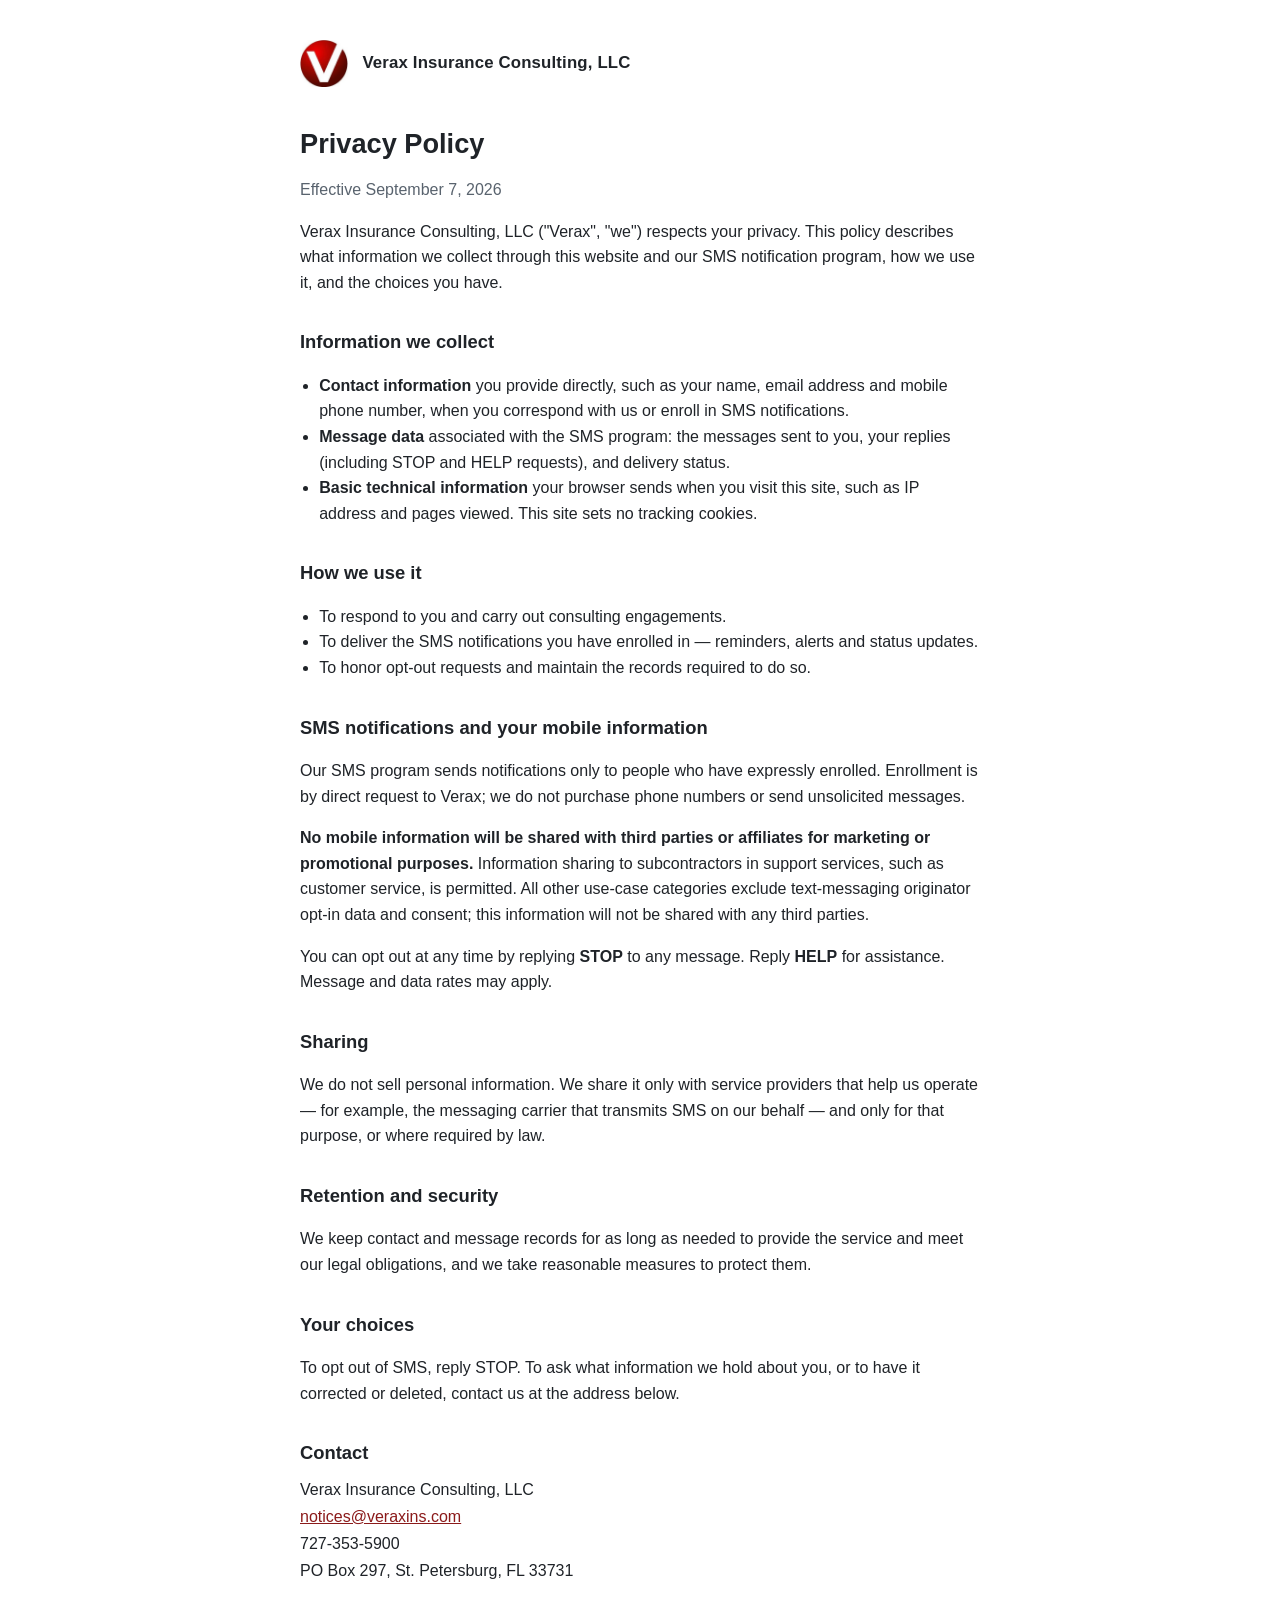
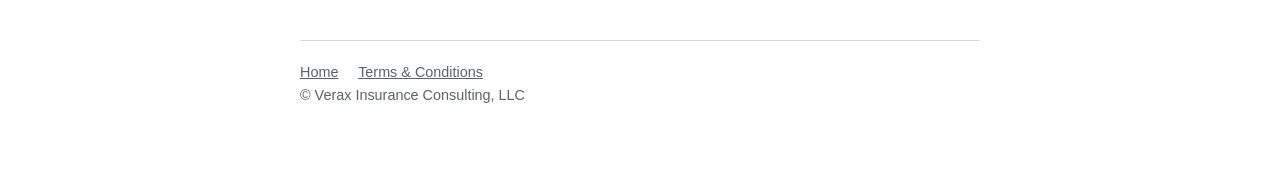
==== privacy.html @ 22a4742c "veraxins.com: home, privacy policy, terms" ====
<!doctype html>
<html lang="en">
<head>
<meta charset="utf-8">
<meta name="viewport" content="width=device-width, initial-scale=1">
<title>Privacy Policy — Verax Insurance Consulting, LLC</title>
<link rel="stylesheet" href="style.css">
<link rel="icon" href="logo.jpeg">
</head>
<body>
<div class="wrap">
  <header>
    <img src="logo.jpeg" alt="Verax logo">
    <div class="name"><a href="/">Verax Insurance Consulting, LLC</a></div>
  </header>

  <h1>Privacy Policy</h1>
  <p class="muted">Effective September 7, 2026</p>

  <p>Verax Insurance Consulting, LLC ("Verax", "we") respects your privacy. This policy
  describes what information we collect through this website and our SMS notification
  program, how we use it, and the choices you have.</p>

  <h2>Information we collect</h2>
  <ul>
    <li><strong>Contact information</strong> you provide directly, such as your name, email
    address and mobile phone number, when you correspond with us or enroll in SMS
    notifications.</li>
    <li><strong>Message data</strong> associated with the SMS program: the messages sent to
    you, your replies (including STOP and HELP requests), and delivery status.</li>
    <li><strong>Basic technical information</strong> your browser sends when you visit this
    site, such as IP address and pages viewed. This site sets no tracking cookies.</li>
  </ul>

  <h2>How we use it</h2>
  <ul>
    <li>To respond to you and carry out consulting engagements.</li>
    <li>To deliver the SMS notifications you have enrolled in — reminders, alerts and
    status updates.</li>
    <li>To honor opt-out requests and maintain the records required to do so.</li>
  </ul>

  <h2>SMS notifications and your mobile information</h2>
  <p>Our SMS program sends notifications only to people who have expressly enrolled.
  Enrollment is by direct request to Verax; we do not purchase phone numbers or send
  unsolicited messages.</p>
  <p><strong>No mobile information will be shared with third parties or affiliates for
  marketing or promotional purposes.</strong> Information sharing to subcontractors in
  support services, such as customer service, is permitted. All other use-case categories
  exclude text-messaging originator opt-in data and consent; this information will not be
  shared with any third parties.</p>
  <p>You can opt out at any time by replying <strong>STOP</strong> to any message. Reply
  <strong>HELP</strong> for assistance. Message and data rates may apply.</p>

  <h2>Sharing</h2>
  <p>We do not sell personal information. We share it only with service providers that
  help us operate — for example, the messaging carrier that transmits SMS on our behalf —
  and only for that purpose, or where required by law.</p>

  <h2>Retention and security</h2>
  <p>We keep contact and message records for as long as needed to provide the service and
  meet our legal obligations, and we take reasonable measures to protect them.</p>

  <h2>Your choices</h2>
  <p>To opt out of SMS, reply STOP. To ask what information we hold about you, or to have it
  corrected or deleted, contact us at the address below.</p>

  <h2>Contact</h2>
  <address>
    Verax Insurance Consulting, LLC<br>
    <a href="mailto:notices@veraxins.com">notices@veraxins.com</a><br>
    727-353-5900<br>
    PO Box 297, St. Petersburg, FL 33731
  </address>

  <footer>
    <a href="/">Home</a>
    <a href="terms.html">Terms &amp; Conditions</a>
    <div>&copy; Verax Insurance Consulting, LLC</div>
  </footer>
</div>
</body>
</html>
---- style.css ----
:root {
  --ink: #1f2328;
  --muted: #59636e;
  --line: #d0d7de;
  --accent: #8b1a1a;
  --bg: #ffffff;
}
* { box-sizing: border-box; }
html { color-scheme: light; }
body {
  margin: 0;
  background: var(--bg);
  color: var(--ink);
  font: 16px/1.6 -apple-system, "Segoe UI", Helvetica, Arial, sans-serif;
}
.wrap { max-width: 720px; margin: 0 auto; padding: 2.5rem 1.25rem 4rem; }
header { display: flex; align-items: center; gap: .9rem; margin-bottom: 2.5rem; }
header img { width: 48px; height: 47px; }
header .name { font-weight: 700; font-size: 1.05rem; letter-spacing: .01em; }
header .name a { color: var(--ink); text-decoration: none; }
h1 { font-size: 1.7rem; line-height: 1.25; margin: 0 0 1rem; }
h2 { font-size: 1.15rem; margin: 2rem 0 .5rem; }
p, li { color: var(--ink); }
.muted { color: var(--muted); }
a { color: var(--accent); }
ul { padding-left: 1.2rem; }
address { font-style: normal; line-height: 1.7; }
footer {
  margin-top: 3.5rem;
  padding-top: 1.25rem;
  border-top: 1px solid var(--line);
  font-size: .9rem;
  color: var(--muted);
}
footer a { color: var(--muted); margin-right: 1rem; }
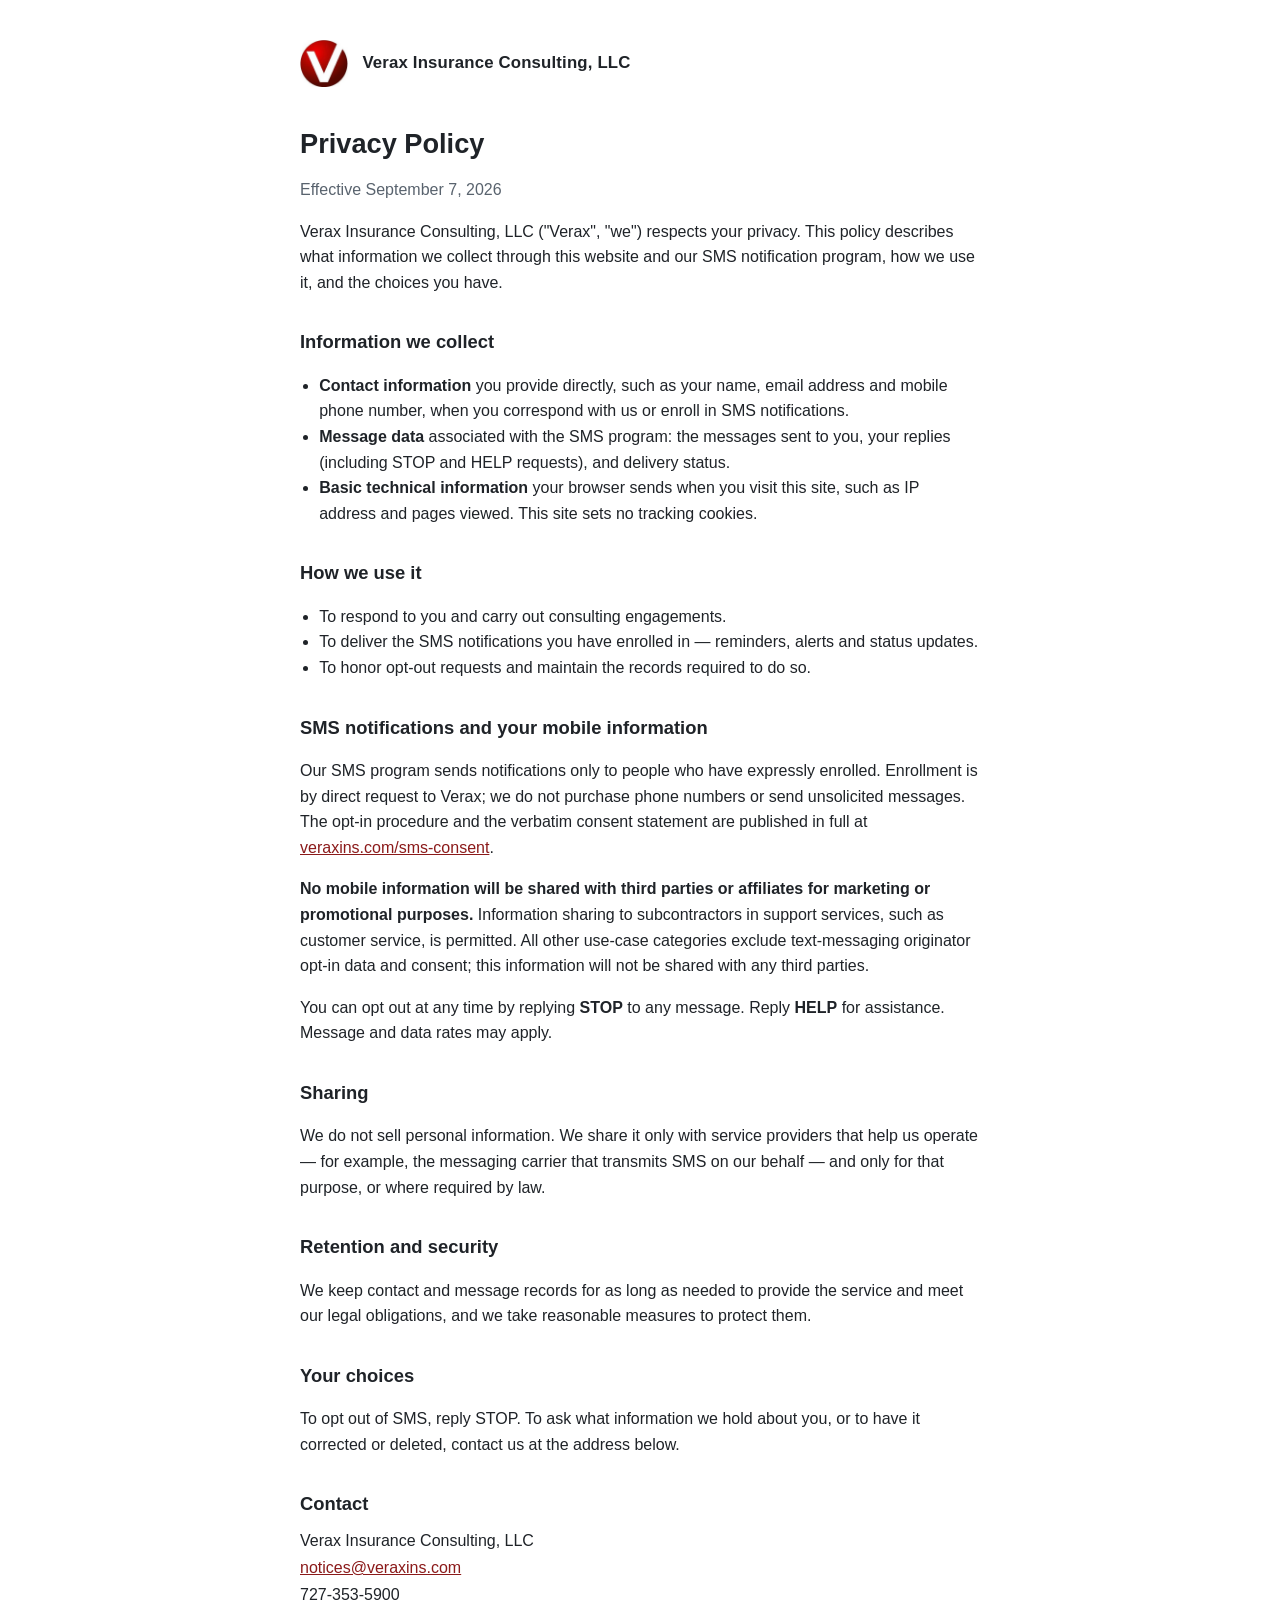
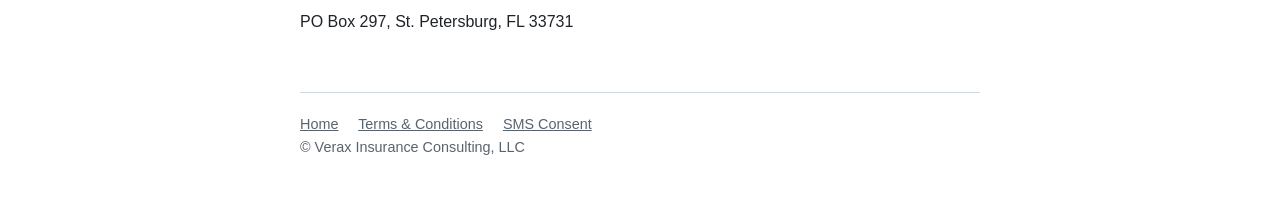
==== commit 105645b3: "Add /sms-consent: the opt-in procedure and verbatim consent statement A2P campaign QE2c6890da was re" ====
--- a/privacy.html
+++ b/privacy.html
@@ -43,7 +43,8 @@
   <h2>SMS notifications and your mobile information</h2>
   <p>Our SMS program sends notifications only to people who have expressly enrolled.
   Enrollment is by direct request to Verax; we do not purchase phone numbers or send
-  unsolicited messages.</p>
+  unsolicited messages. The opt-in procedure and the verbatim consent statement are
+  published in full at <a href="sms-consent.html">veraxins.com/sms-consent</a>.</p>
   <p><strong>No mobile information will be shared with third parties or affiliates for
   marketing or promotional purposes.</strong> Information sharing to subcontractors in
   support services, such as customer service, is permitted. All other use-case categories
@@ -76,6 +77,7 @@
   <footer>
     <a href="/">Home</a>
     <a href="terms.html">Terms &amp; Conditions</a>
+    <a href="sms-consent.html">SMS Consent</a>
     <div>&copy; Verax Insurance Consulting, LLC</div>
   </footer>
 </div>
--- a/style.css
+++ b/style.css
@@ -33,3 +33,19 @@
   color: var(--muted);
 }
 footer a { color: var(--muted); margin-right: 1rem; }
+
+/* sms-consent.html: the recipient roster and the verbatim consent statement. Kept here
+   rather than inline so the three pages stay visually identical. */
+table { border-collapse: collapse; width: 100%; margin: .75rem 0; font-size: .95rem; }
+th, td { text-align: left; padding: .5rem .6rem; border-bottom: 1px solid var(--line); vertical-align: top; }
+th { color: var(--muted); font-weight: 600; }
+blockquote.consent {
+  margin: 1rem 0;
+  padding: 1rem 1.1rem;
+  border-left: 3px solid var(--accent);
+  background: #faf7f7;
+}
+blockquote.consent p { margin: 0; }
+ol { padding-left: 1.2rem; }
+ol li { margin-bottom: .5rem; }
+code { font: .92em/1.4 ui-monospace, Consolas, monospace; background: #f3f4f6; padding: .1em .3em; border-radius: 3px; }
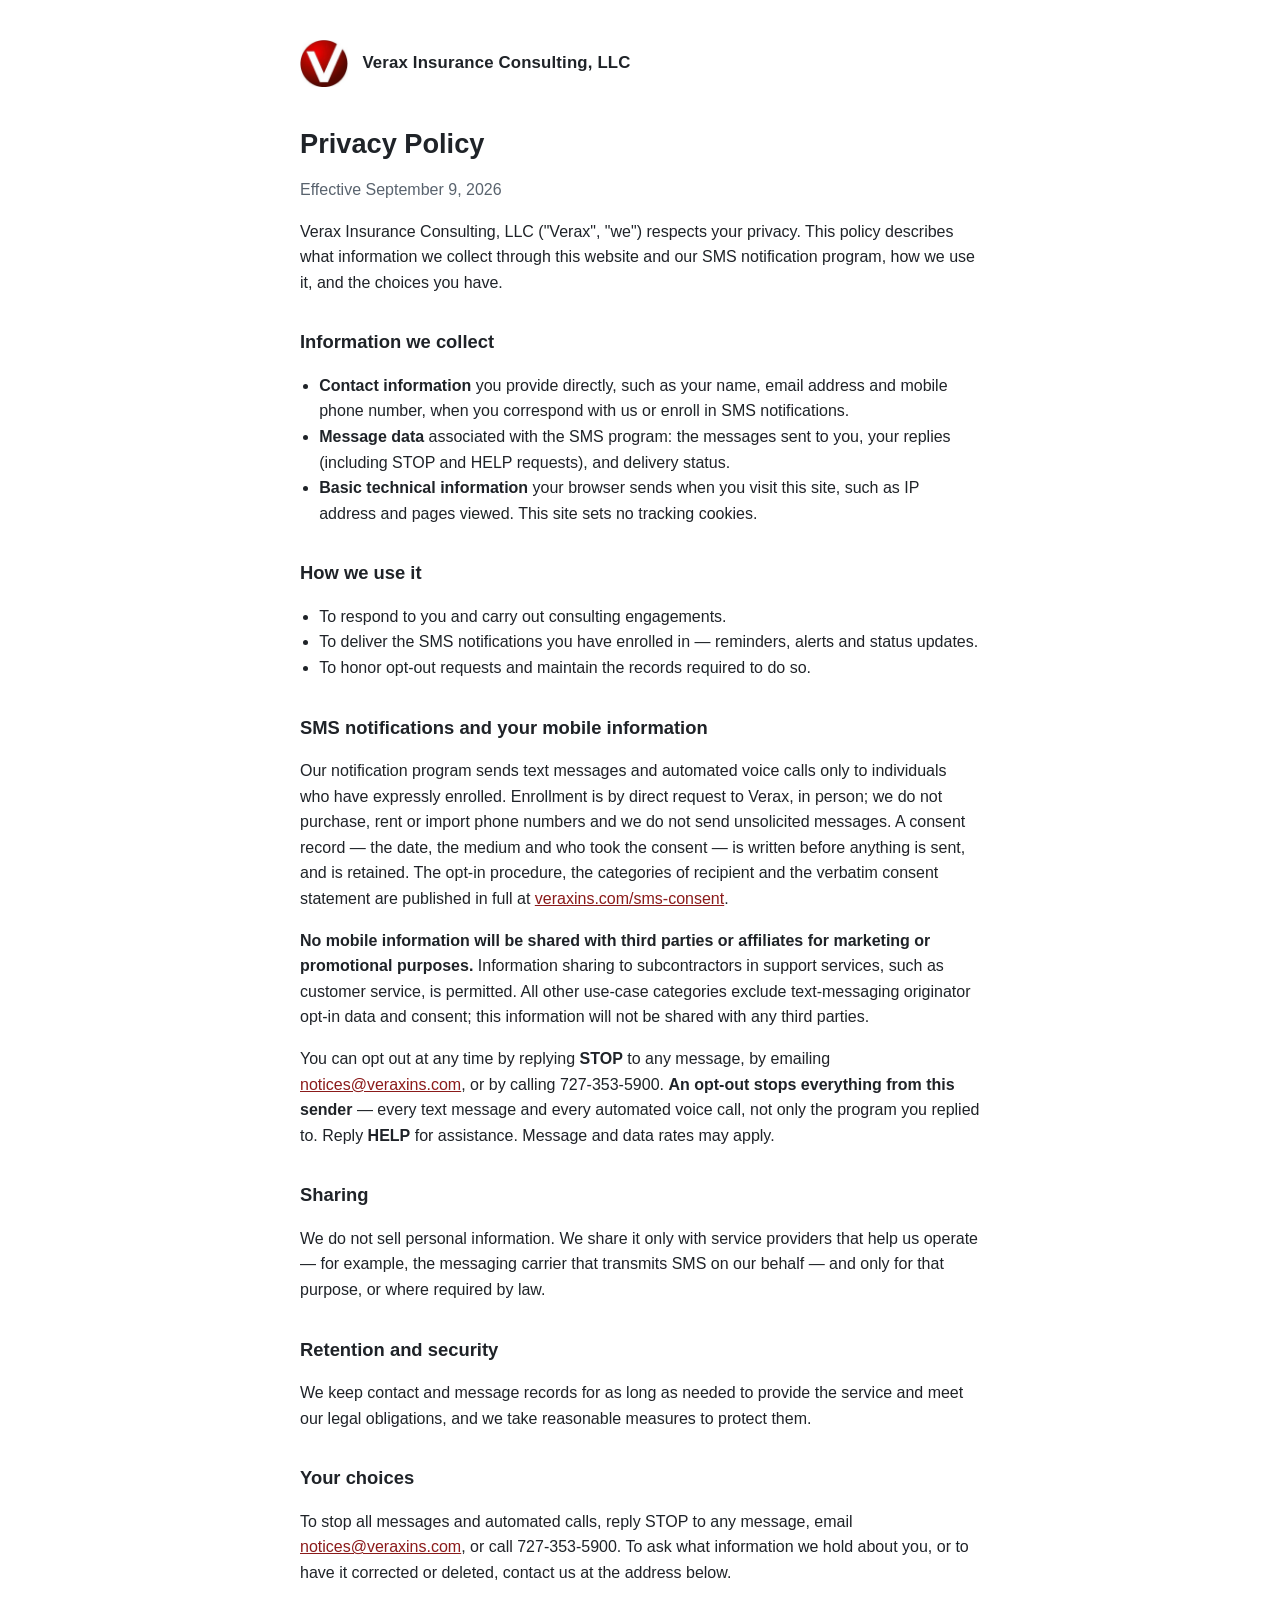
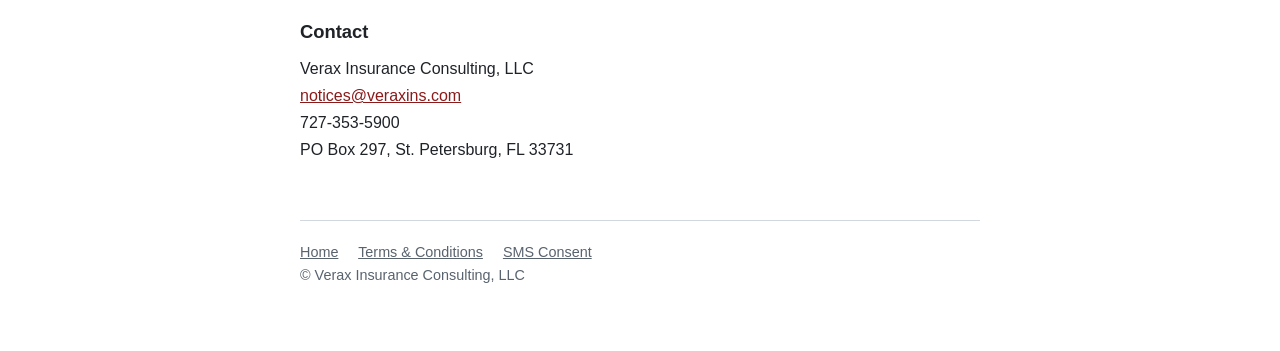
==== commit 8cb81c7b: "Consent page: roles not names, LLC identity, cross-channel opt-out The previous page said "there are" ====
--- a/privacy.html
+++ b/privacy.html
@@ -15,7 +15,7 @@
   </header>
 
   <h1>Privacy Policy</h1>
-  <p class="muted">Effective September 7, 2026</p>
+  <p class="muted">Effective September 9, 2026</p>
 
   <p>Verax Insurance Consulting, LLC ("Verax", "we") respects your privacy. This policy
   describes what information we collect through this website and our SMS notification
@@ -41,16 +41,22 @@
   </ul>
 
   <h2>SMS notifications and your mobile information</h2>
-  <p>Our SMS program sends notifications only to people who have expressly enrolled.
-  Enrollment is by direct request to Verax; we do not purchase phone numbers or send
-  unsolicited messages. The opt-in procedure and the verbatim consent statement are
-  published in full at <a href="sms-consent.html">veraxins.com/sms-consent</a>.</p>
+  <p>Our notification program sends text messages and automated voice calls only to
+  individuals who have expressly enrolled. Enrollment is by direct request to Verax, in
+  person; we do not purchase, rent or import phone numbers and we do not send unsolicited
+  messages. A consent record &mdash; the date, the medium and who took the consent &mdash;
+  is written before anything is sent, and is retained. The opt-in procedure, the categories
+  of recipient and the verbatim consent statement are published in full at
+  <a href="sms-consent.html">veraxins.com/sms-consent</a>.</p>
   <p><strong>No mobile information will be shared with third parties or affiliates for
   marketing or promotional purposes.</strong> Information sharing to subcontractors in
   support services, such as customer service, is permitted. All other use-case categories
   exclude text-messaging originator opt-in data and consent; this information will not be
   shared with any third parties.</p>
-  <p>You can opt out at any time by replying <strong>STOP</strong> to any message. Reply
+  <p>You can opt out at any time by replying <strong>STOP</strong> to any message, by
+  emailing <a href="mailto:notices@veraxins.com">notices@veraxins.com</a>, or by calling
+  727-353-5900. <strong>An opt-out stops everything from this sender</strong> &mdash; every
+  text message and every automated voice call, not only the program you replied to. Reply
   <strong>HELP</strong> for assistance. Message and data rates may apply.</p>
 
   <h2>Sharing</h2>
@@ -63,8 +69,10 @@
   meet our legal obligations, and we take reasonable measures to protect them.</p>
 
   <h2>Your choices</h2>
-  <p>To opt out of SMS, reply STOP. To ask what information we hold about you, or to have it
-  corrected or deleted, contact us at the address below.</p>
+  <p>To stop all messages and automated calls, reply STOP to any message, email
+  <a href="mailto:notices@veraxins.com">notices@veraxins.com</a>, or call 727-353-5900. To
+  ask what information we hold about you, or to have it corrected or deleted, contact us at
+  the address below.</p>
 
   <h2>Contact</h2>
   <address>
